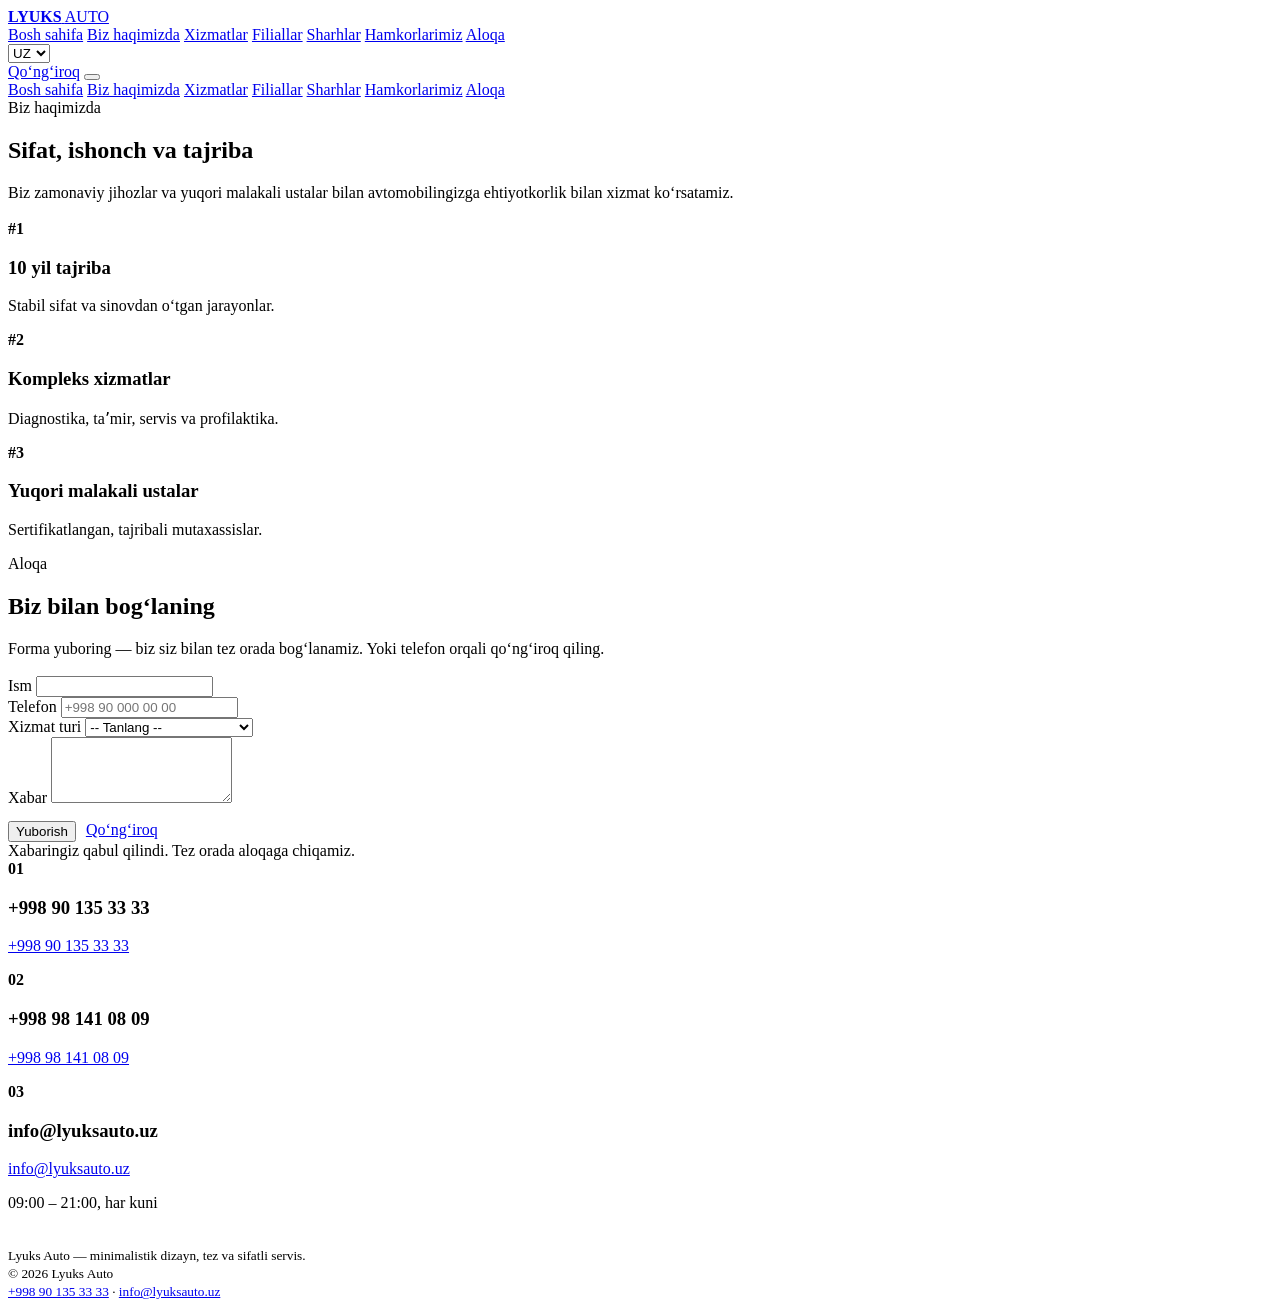
==== about.html @ b41049ec "Add files via upload" ====
<!doctype html>
<html lang="uz">
<head>
  <meta charset="UTF-8" />
  <meta name="viewport" content="width=device-width, initial-scale=1.0" />
  <title>Lyuks Auto — About</title>
  <meta name="description" content="Lyuks Auto — 10 years of experience, complex services, highly skilled specialists." />
  <link rel="stylesheet" href="assets/css/styles.css" />
</head>
<body>
  <header class="nav">
    <div class="container">
      <div class="nav-inner">
        <a class="brand" href="index.html" aria-label="Lyuks Auto">
          <div class="brand-mark" aria-hidden="true"></div>
          <div class="brand-name">
            <b>LYUKS</b>
            <span>AUTO</span>
          </div>
        </a>

        <nav class="nav-links" aria-label="Primary">
          <a href="index.html" data-i18n="nav_home">Bosh sahifa</a>
          <a href="about.html" aria-current="page" data-i18n="nav_about">Biz haqimizda</a>
          <a href="services.html" data-i18n="nav_services">Xizmatlar</a>
          <a href="branches.html" data-i18n="nav_branches">Filiallar</a>
          <a href="reviews.html" data-i18n="nav_reviews">Sharhlar</a>
          <a href="partners.html" data-i18n="nav_partners">Hamkorlarimiz</a>
          <a href="contact.html" data-i18n="nav_contact">Aloqa</a>
        </nav>

        <div class="nav-right">
          <div class="lang" aria-label="Language switcher">
            <select data-lang-select>
              <option value="uz">UZ</option>
              <option value="uz-Cyrl">ЎЗ</option>
              <option value="ru">RU</option>
              <option value="en">EN</option>
            </select>
          </div>
          <a class="btn primary" href="tel:+998901353333" data-i18n="nav_call">Qo‘ng‘iroq</a>
          <button class="menu-btn" type="button" data-menu-btn aria-expanded="false" aria-label="Menu">
            <div class="lines"><span></span></div>
          </button>
        </div>
      </div>

      <div class="menu-panel" data-menu-panel>
        <a href="index.html" data-i18n="nav_home">Bosh sahifa</a>
        <a href="about.html" aria-current="page" data-i18n="nav_about">Biz haqimizda</a>
        <a href="services.html" data-i18n="nav_services">Xizmatlar</a>
        <a href="branches.html" data-i18n="nav_branches">Filiallar</a>
        <a href="reviews.html" data-i18n="nav_reviews">Sharhlar</a>
        <a href="partners.html" data-i18n="nav_partners">Hamkorlarimiz</a>
        <a href="contact.html" data-i18n="nav_contact">Aloqa</a>
      </div>
    </div>
  </header>

  <main>
    <section class="section">
      <div class="container">
        <div class="section-header">
          <div class="kicker" data-i18n="about_kicker">Biz haqimizda</div>
          <h1 class="h1" data-i18n="about_title">Sifat, ishonch va tajriba</h1>
          <p class="sub" data-i18n="about_sub">
            Biz zamonaviy jihozlar va yuqori malakali ustalar bilan avtomobilingizga ehtiyotkorlik bilan xizmat ko‘rsatamiz.
          </p>
        </div>

        <div class="grid three" style="margin-top:18px">
          <div class="card">
            <div class="num"><b>#1</b><div class="divider" aria-hidden="true"></div></div>
            <h3 data-i18n="about_point_1_t">10 yil tajriba</h3>
            <p data-i18n="about_point_1_d">Stabil sifat va sinovdan o‘tgan jarayonlar.</p>
          </div>
          <div class="card">
            <div class="num"><b>#2</b><div class="divider" aria-hidden="true"></div></div>
            <h3 data-i18n="about_point_2_t">Kompleks xizmatlar</h3>
            <p data-i18n="about_point_2_d">Diagnostika, taʼmir, servis va profilaktika.</p>
          </div>
          <div class="card">
            <div class="num"><b>#3</b><div class="divider" aria-hidden="true"></div></div>
            <h3 data-i18n="about_point_3_t">Yuqori malakali ustalar</h3>
            <p data-i18n="about_point_3_d">Sertifikatlangan, tajribali mutaxassislar.</p>
          </div>
        </div>
      </div>
    </section>

    <!-- Shared Contact section -->
    <section class="section" id="contact">
      <div class="container">
        <div class="section-header">
          <div class="kicker" data-i18n="contact_kicker">Aloqa</div>
          <h2 class="h2" data-i18n="contact_title">Biz bilan bog‘laning</h2>
          <p class="sub" data-i18n="contact_sub">Forma yuboring — biz siz bilan tez orada bog‘lanamiz. Yoki telefon orqali qo‘ng‘iroq qiling.</p>
        </div>

        <div class="contact-box" style="margin-top:18px">
          <div class="contact-grid">
            <form data-contact-form>
              <div class="form-row">
                <div class="field">
                  <label for="name" data-i18n="form_name">Ism</label>
                  <input id="name" name="name" type="text" autocomplete="name" required />
                </div>
                <div class="field">
                  <label for="phone" data-i18n="form_phone">Telefon</label>
                  <input id="phone" name="phone" type="tel" autocomplete="tel" required placeholder="+998 90 000 00 00" />
                </div>
              </div>

              <div class="field">
                <label for="service" data-i18n="form_service">Xizmat turi</label>
                <select id="service" name="service">
                  <option value="" data-i18n="form_service_pick">-- Tanlang --</option>
                  <option value="diagnostics" data-i18n="srv_02_t">Kompyuter diagnostikasi</option>
                  <option value="engine" data-i18n="srv_01_t">Dvigatel taʼmiri</option>
                  <option value="oil" data-i18n="srv_03_t">Moy va filtr</option>
                  <option value="brakes" data-i18n="srv_04_t">Tormoz tizimi</option>
                  <option value="transmission" data-i18n="srv_05_t">Transmissiya</option>
                  <option value="electric" data-i18n="srv_06_t">Elektrika</option>
                </select>
              </div>

              <div class="field">
                <label for="msg" data-i18n="form_msg">Xabar</label>
                <textarea id="msg" name="message" rows="4"></textarea>
              </div>

              <div style="margin-top:14px; display:flex; gap:10px; flex-wrap:wrap">
                <button class="btn primary" type="submit" data-i18n="form_submit">Yuborish</button>
                <a class="btn" href="tel:+998901353333" data-i18n="nav_call">Qo‘ng‘iroq</a>
              </div>

              <div class="success" data-form-success data-i18n="form_success">
                Xabaringiz qabul qilindi. Tez orada aloqaga chiqamiz.
              </div>
            </form>

            <div class="card" style="height:100%">
              <div class="num"><b>01</b><div class="divider" aria-hidden="true"></div></div>
              <h3>+998 90 135 33 33</h3>
              <p><a href="tel:+998901353333">+998 90 135 33 33</a></p>
              <div class="num" style="margin-top:16px"><b>02</b><div class="divider" aria-hidden="true"></div></div>
              <h3>+998 98 141 08 09</h3>
              <p><a href="tel:+998981410809">+998 98 141 08 09</a></p>
              <div class="num" style="margin-top:16px"><b>03</b><div class="divider" aria-hidden="true"></div></div>
              <h3>info@lyuksauto.uz</h3>
              <p><a href="mailto:info@lyuksauto.uz">info@lyuksauto.uz</a></p>
              <p style="margin-top:12px" data-i18n="branches_hours">09:00 – 21:00, har kuni</p>
            </div>
          </div>
        </div>
      </div>
    </section>
  </main>

  <footer class="footer">
    <div class="container">
      <div class="footer-inner">
        <div>
          <div class="brand" style="min-width:auto">
            <div class="brand-mark" aria-hidden="true" style="border-color:rgba(255,255,255,.18)"></div>
            <div class="brand-name">
              <b style="color:#fff">LYUKS</b>
              <span style="color:rgba(255,255,255,.62)">AUTO</span>
            </div>
          </div>
          <small data-i18n="footer_note">Lyuks Auto — minimalistik dizayn, tez va sifatli servis.</small>
        </div>
        <div>
          <small>© 2026 Lyuks Auto</small><br />
          <small><a href="tel:+998901353333">+998 90 135 33 33</a> · <a href="mailto:info@lyuksauto.uz">info@lyuksauto.uz</a></small>
        </div>
      </div>
    </div>
  </footer>

  <script src="assets/js/i18n.js"></script>
  <script src="assets/js/main.js"></script>
</body>
</html>
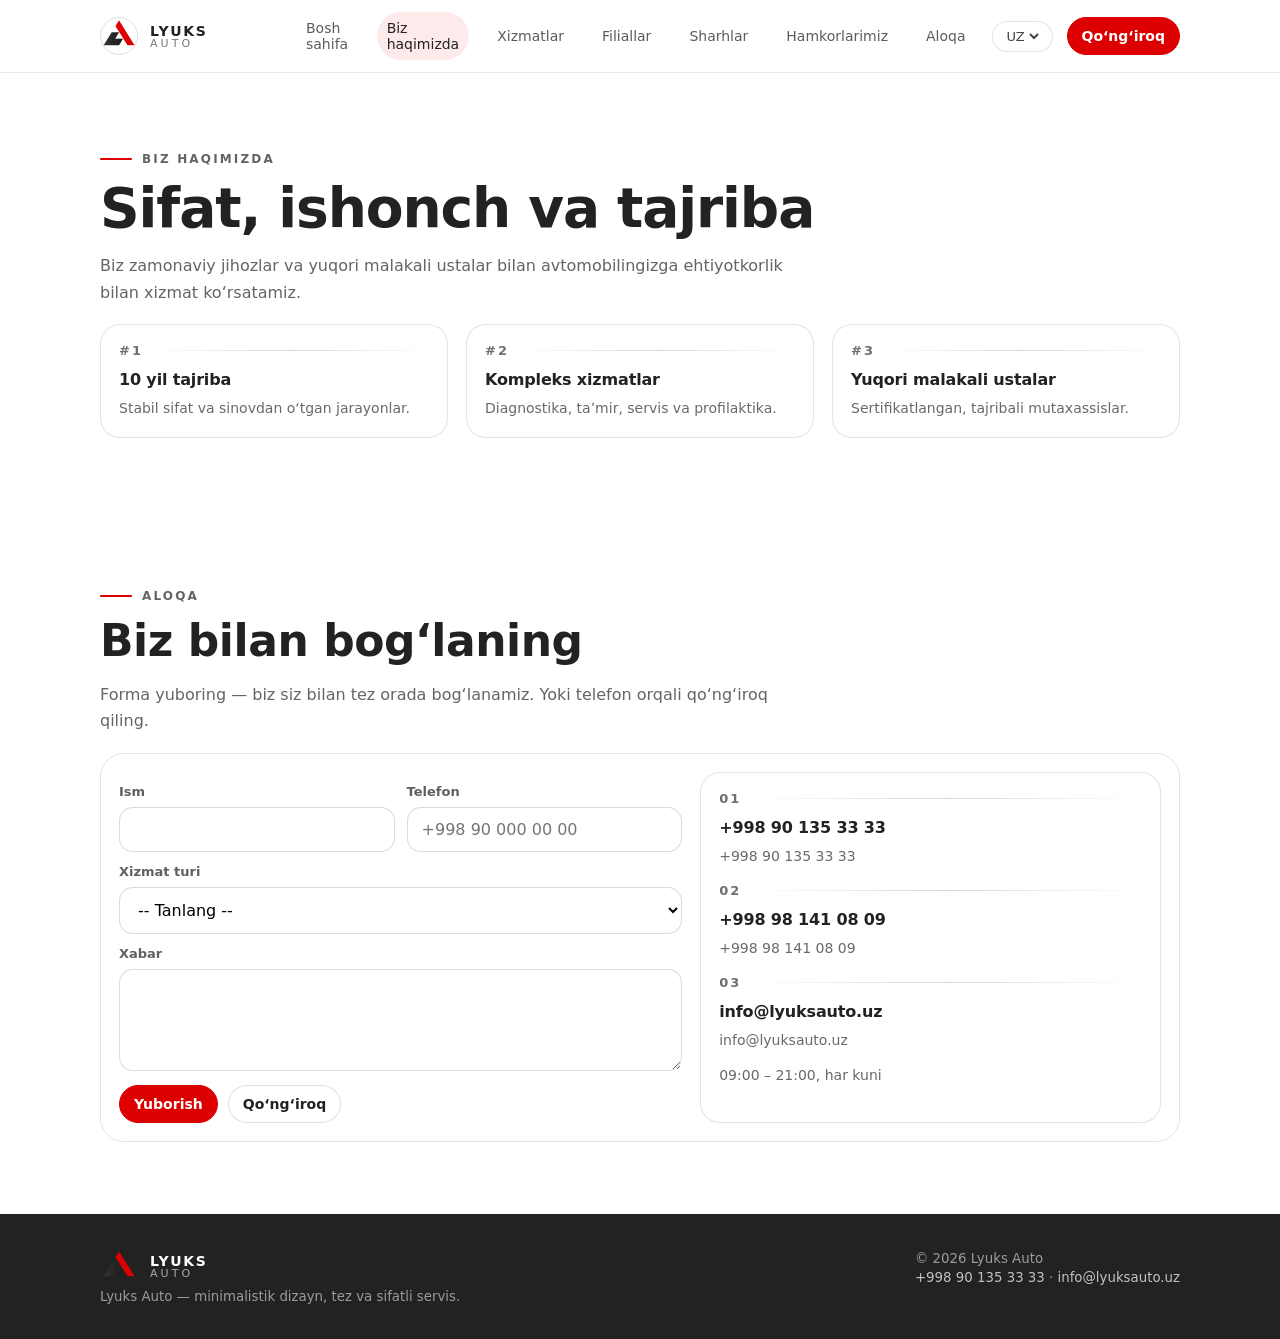
==== commit 23b1be99: "Add files via upload" ====
--- a/about.html
+++ b/about.html
@@ -6,13 +6,14 @@
   <title>Lyuks Auto — About</title>
   <meta name="description" content="Lyuks Auto — 10 years of experience, complex services, highly skilled specialists." />
   <link rel="stylesheet" href="assets/css/styles.css" />
+  <link rel="shortcut icon" href="logos/logo_full_gold_to_red.png" type="image/x-icon">
 </head>
 <body>
   <header class="nav">
     <div class="container">
       <div class="nav-inner">
         <a class="brand" href="index.html" aria-label="Lyuks Auto">
-          <div class="brand-mark" aria-hidden="true"></div>
+          <div class="brand-mark" aria-hidden="true"><img src="logos/logo_full_gold_to_red.png" alt="Lyuks Auto" style="width: 32px; margin-left: 2px;"></div>
           <div class="brand-name">
             <b>LYUKS</b>
             <span>AUTO</span>
@@ -162,7 +163,9 @@
       <div class="footer-inner">
         <div>
           <div class="brand" style="min-width:auto">
-            <div class="brand-mark" aria-hidden="true" style="border-color:rgba(255,255,255,.18)"></div>
+             <div class="brand-mark" aria-hidden="true">
+              <img src="logos/logo_full_gold_to_red.png" alt="Lyuks Auto" style="width: 32px; margin-left: 2px;">
+            </div>
             <div class="brand-name">
               <b style="color:#fff">LYUKS</b>
               <span style="color:rgba(255,255,255,.62)">AUTO</span>
--- a/assets/css/styles.css
+++ b/assets/css/styles.css
@@ -0,0 +1,383 @@
+/* Lyuks Auto – minimal multi-page styles
+   Palette: #ffffff, #dc0000, #222220
+*/
+
+:root{
+  --bg:#ffffff;
+  --primary:#dc0000;
+  --dark:#222220;
+
+  --max: 1120px;
+  --radius: 20px;
+  --shadow: 0 18px 60px rgba(34,34,32,.10);
+  --border: 1px solid rgba(34,34,32,.12);
+}
+
+*{box-sizing:border-box}
+html{scroll-behavior:smooth}
+body{
+  margin:0;
+  font-family: ui-sans-serif, system-ui, -apple-system, "Segoe UI", Roboto, Arial, "Noto Sans", "Liberation Sans", sans-serif;
+  background:var(--bg);
+  color:var(--dark);
+  overflow-x:hidden;
+}
+
+a{color:inherit; text-decoration:none}
+button, input, select, textarea{font:inherit}
+
+.container{max-width:var(--max); margin:0 auto; padding:0 20px}
+
+/* ---------------- Navbar ---------------- */
+.nav{
+  position:sticky;
+  top:0;
+  z-index:50;
+  background:rgba(255,255,255,.92);
+  backdrop-filter: blur(10px);
+  border-bottom: 1px solid rgba(34,34,32,.10);
+}
+.nav-inner{
+  height:72px;
+  display:flex;
+  align-items:center;
+  justify-content:space-between;
+  gap:16px;
+}
+.brand{
+  display:flex;
+  align-items:center;
+  gap:12px;
+  min-width: 180px;
+}
+.brand-mark{
+  width:38px;height:38px;border-radius:999px;
+  border:1px solid rgba(34,34,32,.14);
+  position:relative;
+}
+.brand-mark::after{
+  content:"";
+  position:absolute;
+  left:10px; right:10px; top:50%;
+  height:2px;
+  background: linear-gradient(90deg, rgba(34,34,32,.0), rgba(34,34,32,.0));
+  transform: translateY(-50%);
+}
+.brand-name{display:flex; flex-direction:column; line-height:1}
+.brand-name b{letter-spacing:.12em; font-size:14px}
+.brand-name span{letter-spacing:.28em; font-size:11px; color: rgba(34,34,32,.62)}
+
+.nav-links{display:flex; align-items:center; gap:18px}
+.nav-links a{
+  font-size:14px;
+  color: rgba(34,34,32,.74);
+  padding:8px 10px;
+  border-radius: 999px;
+  transition: background .2s ease, color .2s ease;
+}
+.nav-links a[aria-current="page"],
+.nav-links a:hover{
+  color: var(--dark);
+  background: rgba(220,0,0,.08);
+}
+
+.nav-right{display:flex; align-items:center; gap:14px}
+.lang{
+  display:flex; align-items:center; gap:8px;
+  padding:6px 10px;
+  border-radius: 999px;
+  border: 1px solid rgba(34,34,32,.12);
+  background:#fff;
+}
+.lang select{
+  border:0;
+  outline:0;
+  background:transparent;
+  font-size:13px;
+  color: rgba(34,34,32,.85);
+}
+.btn{
+  display:inline-flex;
+  align-items:center;
+  justify-content:center;
+  gap:10px;
+  padding:10px 14px;
+  border-radius:999px;
+  border: 1px solid rgba(34,34,32,.14);
+  background:#fff;
+  color: var(--dark);
+  font-weight:650;
+  font-size:14px;
+  transition: transform .2s ease, background .2s ease, border-color .2s ease;
+}
+.btn:hover{transform: translateY(-1px); border-color: rgba(220,0,0,.45); background: rgba(220,0,0,.06)}
+.btn.primary{
+  background: var(--primary);
+  border-color: var(--primary);
+  color:#fff;
+}
+.btn.primary:hover{background: rgba(220,0,0,.92)}
+
+.menu-btn{display:none}
+.menu-panel{display:none}
+
+@media (max-width: 900px){
+  .nav-links{display:none}
+  .menu-btn{
+    display:inline-flex;
+    width:42px; height:42px;
+    border-radius:999px;
+    border: 1px solid rgba(34,34,32,.14);
+    background:#fff;
+    align-items:center;
+    justify-content:center;
+    cursor:pointer;
+  }
+  .menu-btn .lines{
+    width:18px; height:12px; position:relative;
+  }
+  .menu-btn .lines::before,
+  .menu-btn .lines::after,
+  .menu-btn .lines span{
+    content:"";
+    position:absolute;
+    left:0; right:0;
+    height:2px;
+    background: var(--dark);
+    border-radius:999px;
+  }
+  .menu-btn .lines::before{top:0}
+  .menu-btn .lines span{top:5px}
+  .menu-btn .lines::after{bottom:0}
+
+  .menu-panel{
+    display:none;
+    padding: 14px 0 18px;
+    border-top: 1px solid rgba(34,34,32,.10);
+    background: #fff;
+  }
+  .menu-panel.open{display:block}
+  .menu-panel a{
+    display:block;
+    padding: 12px 20px;
+    color: rgba(34,34,32,.78);
+    transition: background .2s ease;
+  }
+  .menu-panel a:hover{background: rgba(220,0,0,.06)}
+}
+
+/* ---------------- Sections ---------------- */
+.section{padding:72px 0}
+.section.tight{padding:56px 0}
+.section.dark{
+  background: var(--dark);
+  color:#fff;
+}
+.section-header{max-width:720px}
+.kicker{
+  display:inline-flex;
+  align-items:center;
+  gap:10px;
+  font-size:12px;
+  font-weight:700;
+  letter-spacing:.18em;
+  text-transform:uppercase;
+  color: rgba(34,34,32,.70);
+}
+.section.dark .kicker{color: rgba(255,255,255,.66)}
+.kicker::before{
+  content:"";
+  width:32px; height:2px;
+  background: var(--primary);
+  border-radius:999px;
+}
+.h1{
+  margin:14px 0 0;
+  font-size: clamp(34px, 4.3vw, 58px);
+  line-height: 1.04;
+  letter-spacing: -0.02em;
+}
+.h2{
+  margin:14px 0 0;
+  font-size: clamp(28px, 3.5vw, 44px);
+  line-height: 1.1;
+  letter-spacing: -0.01em;
+}
+.sub{
+  margin:16px 0 0;
+  color: rgba(34,34,32,.70);
+  line-height: 1.65;
+}
+.section.dark .sub{color: rgba(255,255,255,.70)}
+
+.grid{display:grid; gap:18px}
+.grid.two{grid-template-columns: 1.1fr .9fr}
+.grid.three{grid-template-columns: repeat(3, minmax(0,1fr))}
+.grid.four{grid-template-columns: repeat(4, minmax(0,1fr))}
+@media (max-width: 980px){
+  .grid.two{grid-template-columns: 1fr}
+  .grid.four{grid-template-columns: repeat(2, minmax(0,1fr))}
+}
+@media (max-width: 620px){
+  .grid.three{grid-template-columns: 1fr}
+  .grid.four{grid-template-columns: 1fr}
+  .btn{display: none;}
+}
+
+.card{
+  border: var(--border);
+  border-radius: var(--radius);
+  background:#fff;
+  padding:18px;
+  box-shadow: none;
+  transition: transform .25s ease, box-shadow .25s ease, border-color .25s ease;
+}
+.card:hover{
+  transform: translateY(-2px);
+  box-shadow: var(--shadow);
+  border-color: rgba(220,0,0,.35);
+}
+.section.dark .card{background: rgba(255,255,255,.04); border-color: rgba(255,255,255,.12)}
+.section.dark .card:hover{border-color: rgba(220,0,0,.55)}
+
+.num{
+  display:flex;
+  align-items:center;
+  justify-content:space-between;
+  gap:10px;
+  margin-bottom: 12px;
+}
+.num b{font-size:13px; letter-spacing:.16em; color: rgba(34,34,32,.65)}
+.section.dark .num b{color: rgba(255,255,255,.62)}
+.divider{
+  flex:1;
+  height:1px;
+  background: linear-gradient(90deg, rgba(34,34,32,.0), rgba(34,34,32,.18), rgba(34,34,32,.0));
+}
+.section.dark .divider{
+  background: linear-gradient(90deg, rgba(255,255,255,.0), rgba(255,255,255,.18), rgba(255,255,255,.0));
+}
+
+.card h3{margin:0; font-size:16px; letter-spacing:-0.01em}
+.card p{margin:8px 0 0; color: rgba(34,34,32,.68); line-height: 1.6; font-size: 14px}
+.section.dark .card p{color: rgba(255,255,255,.70)}
+
+/* ---------------- Hero ---------------- */
+.hero{
+  padding: 84px 0 78px;
+}
+.hero-wrap{
+  border-radius: 26px;
+  overflow:hidden;
+  border: 1px solid rgba(34,34,32,.10);
+  background:
+    linear-gradient(180deg, rgba(34,34,32,.85), rgba(34,34,32,.30)),
+    var(--hero-image, none);
+  background-size: cover;
+  background-position: center;
+}
+.hero-inner{
+  padding: 72px 22px;
+}
+.hero .kicker{color: rgba(255,255,255,.72)}
+.hero .h1{color:#fff}
+.hero .sub{color: rgba(255,255,255,.72); max-width: 58ch}
+.hero-actions{margin-top: 22px; display:flex; gap:12px; flex-wrap:wrap}
+.hero-stats{margin-top: 30px; display:flex; gap:18px; flex-wrap:wrap}
+.stat{
+  border: 1px solid rgba(255,255,255,.18);
+  border-radius: 16px;
+  padding: 12px 14px;
+  min-width: 150px;
+  background: rgba(255,255,255,.04);
+}
+.stat b{display:block; font-size:20px; letter-spacing:-.01em; color:#fff}
+.stat span{display:block; margin-top:4px; font-size:12px; color: rgba(255,255,255,.70)}
+
+/* ---------------- Partners marquee ---------------- */
+.marquee{
+  border: var(--border);
+  border-radius: 22px;
+  overflow:hidden;
+  background:#fff;
+}
+.marquee-track{
+  display:flex;
+  width:max-content;
+  gap:16px;
+  padding: 16px;
+  animation: marquee 18s linear infinite;
+}
+.marquee:hover .marquee-track{animation-play-state: paused}
+.logo-tile{
+  width: 170px;
+  height: 72px;
+  border-radius: 18px;
+  border: 1px solid rgba(34,34,32,.10);
+  display:flex;
+  align-items:center;
+  justify-content:center;
+  background: #fff;
+}
+.logo-tile img{max-width: 120px; max-height: 110px}
+@keyframes marquee{
+  from{transform: translateX(0)}
+  to{transform: translateX(-70%)}
+}
+
+/* ---------------- Contact + Footer ---------------- */
+.contact-box{
+  border: var(--border);
+  border-radius: 24px;
+  padding: 18px;
+}
+.contact-grid{
+  display:grid;
+  grid-template-columns: 1.1fr .9fr;
+  gap: 18px;
+  align-items:start;
+}
+@media (max-width: 980px){
+  .contact-grid{grid-template-columns:1fr}
+}
+.field{display:flex; flex-direction:column; gap:8px; margin-top: 12px}
+.field label{font-size:13px; color: rgba(34,34,32,.72); font-weight:650}
+.field input, .field select, .field textarea{
+  padding: 12px 14px;
+  border-radius: 14px;
+  border: 1px solid rgba(34,34,32,.16);
+  outline:none;
+  background:#fff;
+}
+.field input:focus, .field select:focus, .field textarea:focus{border-color: rgba(220,0,0,.65)}
+.form-row{display:grid; grid-template-columns: 1fr 1fr; gap: 12px}
+@media (max-width: 620px){.form-row{grid-template-columns:1fr}}
+.success{
+  display:none;
+  margin-top: 12px;
+  padding: 12px 14px;
+  border-radius: 14px;
+  background: rgba(220,0,0,.08);
+  border: 1px solid rgba(220,0,0,.18);
+  color: rgba(34,34,32,.90);
+  font-size: 13px;
+  font-weight: 650;
+}
+.success.show{display:block}
+
+.footer{
+  background: var(--dark);
+  color:#fff;
+  padding: 34px 0;
+}
+.footer-inner{
+  display:flex;
+  gap: 18px;
+  align-items:flex-start;
+  justify-content:space-between;
+  flex-wrap:wrap;
+}
+.footer small{color: rgba(255,255,255,.55)}
+.footer a{color: rgba(255,255,255,.72)}
+.footer a:hover{color:#fff}
+
